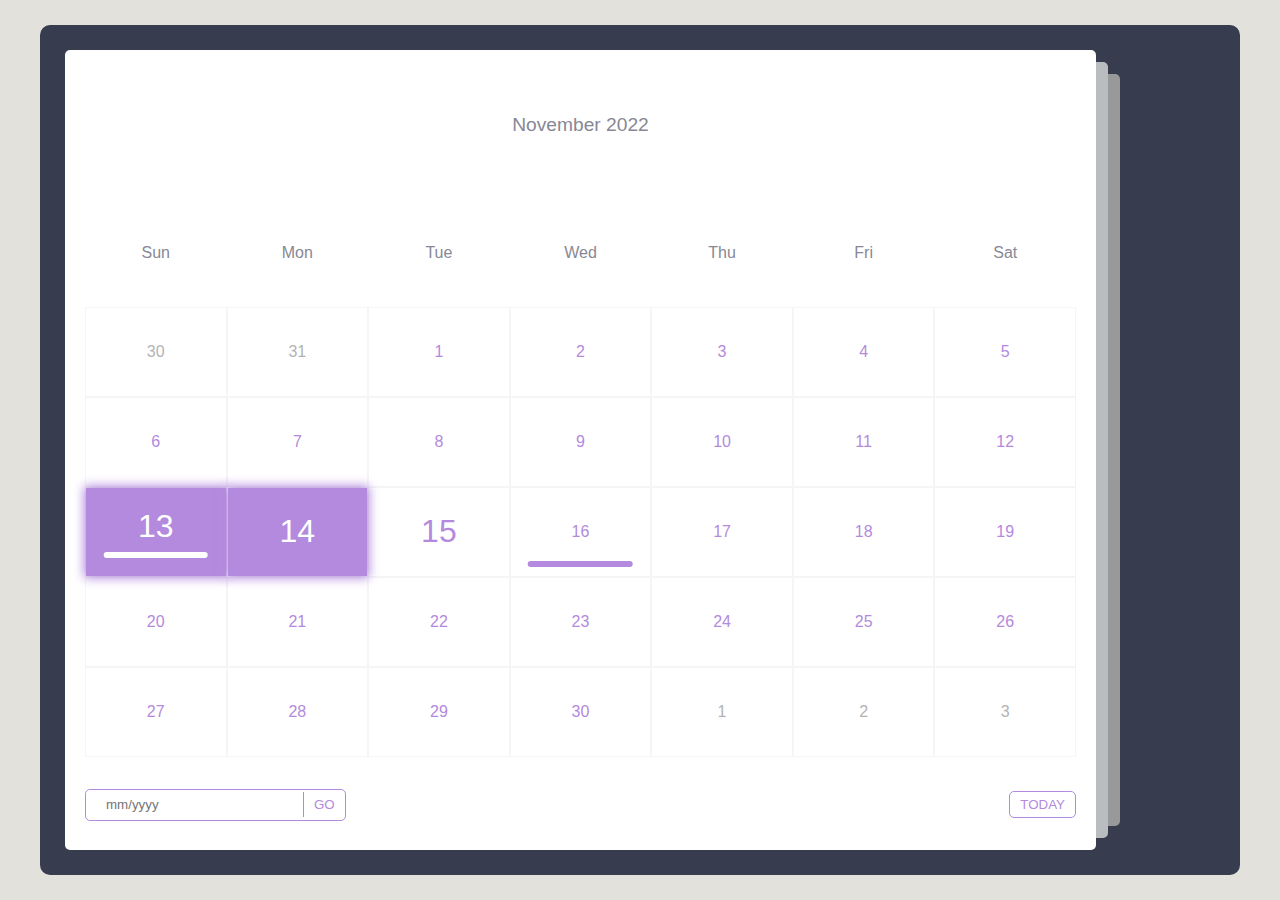
==== organizer-app/index.html @ dd81c05d "upd" ====
<!DOCTYPE html>
<html lang="en">
  <head>
    <meta charset="UTF-8" />
    <meta http-equiv="X-UA-Compatible" content="IE=edge" />
    <meta name="viewport" content="width=device-width, initial-scale=1.0" />
    <link rel="stylesheet" href="style.css" />
    <link
      rel="stylesheet"
      href="https://cdnjs.cloudflare.com/ajax/libs/font-awesome/6.3.0/css/all.min.css"
      integrity="sha512-SzlrxWUlpfuzQ+pcUCosxcglQRNAq/DZjVsC0lE40xsADsfeQoEypE+enwcOiGjk/bSuGGKHEyjSoQ1zVisanQ=="
      crossorigin="anonymous"
      referrerpolicy="no-referrer"
    />
    <script defer src="script.js"></script>
    <title>Organizer</title>
  </head>
  <body>
    <div class="container">
      <div class="left">
        <div class="calendar">
          <div class="month">
            <i class="fa fa-angle-left prev"></i>
            <div class="date">November 2022</div>
            <i class="fa fa-angle-right next"></i>
          </div>
          <div class="weekdays">
            <div>sun</div>
            <div>mon</div>
            <div>tue</div>
            <div>wed</div>
            <div>thu</div>
            <div>fri</div>
            <div>sat</div>
          </div>
          <div class="days">
            <div class="day prev-date">30</div>
            <div class="day prev-date">31</div>
            <div class="day">1</div>
            <div class="day">2</div>
            <div class="day">3</div>
            <div class="day">4</div>
            <div class="day">5</div>
            <div class="day">6</div>
            <div class="day">7</div>
            <div class="day">8</div>
            <div class="day">9</div>
            <div class="day">10</div>
            <div class="day">11</div>
            <div class="day">12</div>
            <div class="day event active">13</div>
            <div class="day active">14</div>
            <div class="day today">15</div>
            <div class="day event">16</div>
            <div class="day">17</div>
            <div class="day">18</div>
            <div class="day">19</div>
            <div class="day">20</div>
            <div class="day">21</div>
            <div class="day">22</div>
            <div class="day">23</div>
            <div class="day">24</div>
            <div class="day">25</div>
            <div class="day">26</div>
            <div class="day">27</div>
            <div class="day">28</div>
            <div class="day">29</div>
            <div class="day">30</div>
            <div class="day next-date">1</div>
            <div class="day next-date">2</div>
            <div class="day next-date">3</div>
          </div>
          <div class="goto-today">
            <div class="goto">
              <input type="text" placeholder="mm/yyyy" class="date-input" />
              <button class="goto-btn">GO</button>
            </div>
            <button class="today-btn">TODAY</button>
          </div>
        </div>
      </div>
    </div>
  </body>
</html>
---- organizer-app/style.css ----
:root {
  --primary-clr: #b38add;
}
* {
  margin: 0;
  padding: 0;
  box-sizing: border-box;
  font-family: "Poppins", sans-serif;
}
body {
  min-height: 100vh;
  display: flex;
  align-items: center;
  justify-content: center;
  background-color: #e2e1dc;
}
.container {
  position: relative;
  width: 1200px;
  min-height: 850px;
  margin: 0 auto;
  padding: 5px;
  color: #fff;
  display: flex;
  border-radius: 10px;
  background-color: #373c4f;
}
.left {
  width: 90%;
  padding: 20px;
}
.calendar {
  position: relative;
  width: 100%;
  height: 100%;
  display: flex;
  flex-direction: column;
  flex-wrap: wrap;
  justify-content: space-between;
  color: #878895;
  border-radius: 5px;
  background-color: #fff;
}
.calendar::after,
.calendar::before {
  content: "";
  position: absolute;
  top: 50%;
  left: 100%;
  width: 12px;
  height: 97%;
  border-radius: 0 5px 5px 0;
  background-color: #d3d5d6d7;
  transform: translateY(-50%);
}
.calendar::before {
  height: 94%;
  left: calc(100% + 12px);
  background-color: rgb(153, 153, 153);
}
.calendar .month {
  width: 100%;
  height: 150px;
  display: flex;
  align-items: center;
  justify-content: center;
  padding: 0 50px;
  font-size: 1.2rem;
  font-weight: 500;
  text-transform: capitalize;
}
.calendar .month .prev,
.calendar .month .next {
  cursor: pointer;
}
.calendar .month .prev:hover,
.calendar .month .next:hover {
  color: var(--primary-clr);
}
.calendar .weekdays {
  width: 100%;
  height: 100px;
  display: flex;
  align-items: center;
  justify-content: space-between;
  padding: 0 20px;
  font-size: 1rem;
  font-weight: 500;
  text-transform: capitalize;
}
.calendar .weekdays div {
  width: 14.28%;
  height: 100%;
  display: flex;
  align-items: center;
  justify-content: center;
}
.calendar .days {
  width: 100%;
  display: flex;
  flex-wrap: wrap;
  justify-content: space-between;
  padding: 0 20px;
  font-size: 1rem;
  font-weight: 500;
  margin-bottom: 20px;
}
.calendar .days .day {
  width: 14.28%;
  height: 90px;
  display: flex;
  align-items: center;
  justify-content: center;
  cursor: pointer;
  color: var(--primary-clr);
  border: 1px solid #f5f5f5;
}
.calendar .day:not(.prev-date, .next-date):hover {
  color: #fff;
  background-color: var(--primary-clr);
}
.calendar .days .prev-date,
.calendar .days .next-date {
  color: #b3b3b3;
}
.calendar .days .active {
  position: relative;
  font-size: 2rem;
  color: #fff;
  background-color: var(--primary-clr);
}
.calendar .days .active::before {
  content: "";
  position: absolute;
  top: 0;
  left: 0;
  width: 100%;
  height: 100%;
  box-shadow: 0 0 10px 2px var(--primary-clr);
}
.calendar .days .today {
  font-size: 2rem;
}
.calendar .days .event {
  position: relative;
}
.calendar .days .event::after {
  content: "";
  position: absolute;
  bottom: 10%;
  left: 50%;
  width: 75%;
  height: 6px;
  border-radius: 30px;
  transform: translateX(-50%);
  background-color: var(--primary-clr);
}
.calendar .event:hover::after {
  background-color: #fff;
}
.calendar .active.event::after {
  bottom: 20%;
  background-color: #fff;
}
.calendar .active.event {
  padding-bottom: 10px;
}
.calendar .goto-today {
  width: 100%;
  height: 50px;
  display: flex;
  align-items: center;
  justify-content: space-between;
  gap: 5px;
  padding: 0 20px;
  margin-bottom: 20px;
  color: var(--primary-clr);
}
.calendar .goto-today .goto {
  display: flex;
  align-items: center;
  border-radius: 5px;
  overflow: hidden;
  border: 1px solid var(--primary-clr);
}
.calendar .goto-today .goto input {
  width: 100%;
  height: 30px;
  outline: none;
  border: none;
  border-radius: 5px;
  padding: 0 20px;
  color: var(--primary-clr);
  border-radius: 5px;
}
.calendar .goto-today button {
  padding: 5px 10px;
  border: 1px solid var(--primary-clr);
  border-radius: 5px;
  background-color: transparent;
  cursor: pointer;
  color: var(--primary-clr);
}
.calendar .goto-today button:hover {
  color: #fff;
  background-color: var(--primary-clr);
}
.calendar .goto-today .goto button {
  border: none;
  border-left: 1px solid var(--primary-clr);
  border-radius: 0;
}
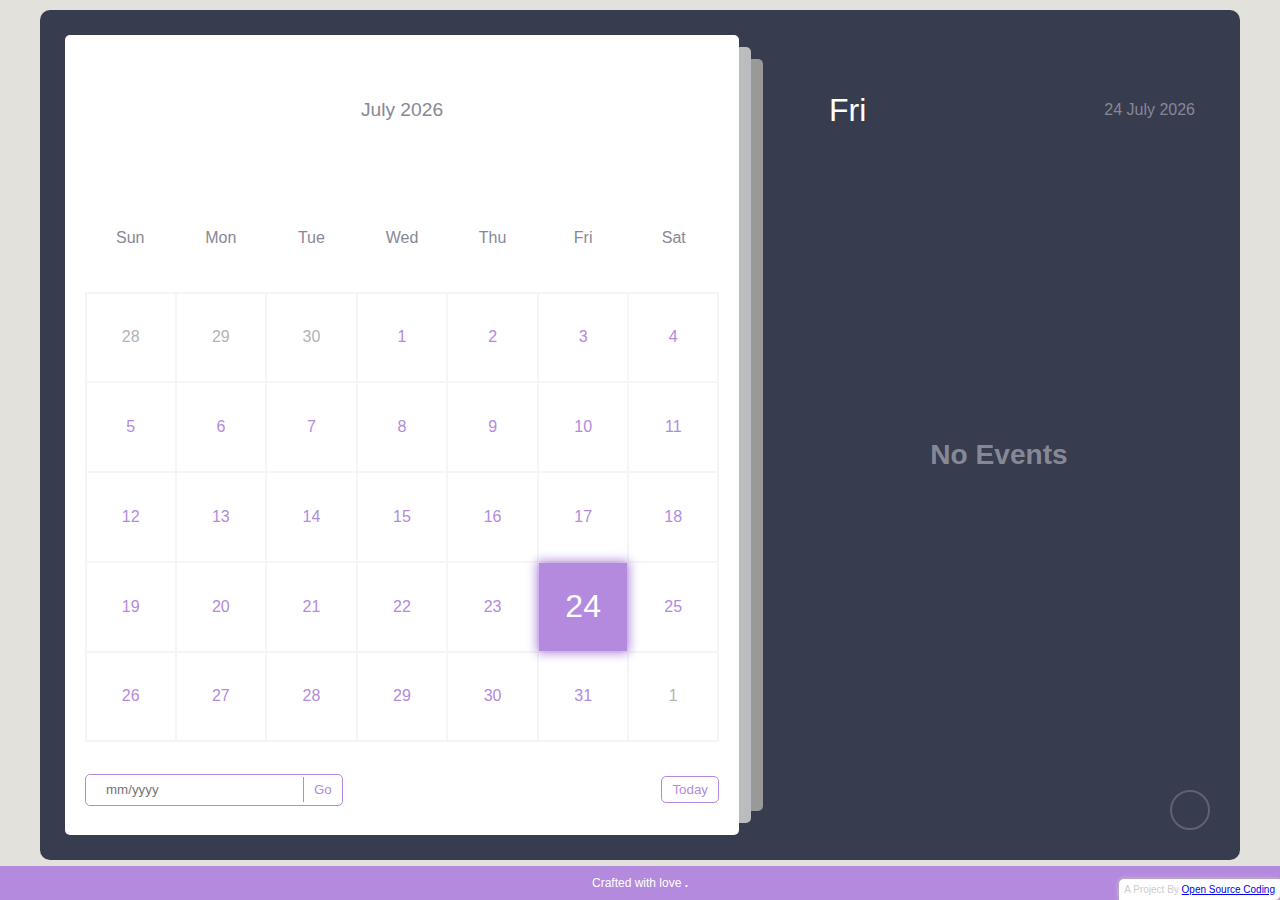
==== commit cc82cb33: "upd" ====
--- a/organizer-app/index.html
+++ b/organizer-app/index.html
@@ -4,81 +4,99 @@
     <meta charset="UTF-8" />
     <meta http-equiv="X-UA-Compatible" content="IE=edge" />
     <meta name="viewport" content="width=device-width, initial-scale=1.0" />
-    <link rel="stylesheet" href="style.css" />
+    <meta
+      name="description"
+      content="Stay organized with our user-friendly Calendar featuring events, reminders, and a customizable interface. Built with HTML, CSS, and JavaScript. Start scheduling today!"
+    />
+    <meta
+      name="keywords"
+      content="calendar, events, reminders, javascript, html, css, open source coding"
+    />
     <link
       rel="stylesheet"
-      href="https://cdnjs.cloudflare.com/ajax/libs/font-awesome/6.3.0/css/all.min.css"
-      integrity="sha512-SzlrxWUlpfuzQ+pcUCosxcglQRNAq/DZjVsC0lE40xsADsfeQoEypE+enwcOiGjk/bSuGGKHEyjSoQ1zVisanQ=="
+      href="https://cdnjs.cloudflare.com/ajax/libs/font-awesome/6.2.0/css/all.min.css"
+      integrity="sha512-xh6O/CkQoPOWDdYTDqeRdPCVd1SpvCA9XXcUnZS2FmJNp1coAFzvtCN9BmamE+4aHK8yyUHUSCcJHgXloTyT2A=="
       crossorigin="anonymous"
       referrerpolicy="no-referrer"
     />
-    <script defer src="script.js"></script>
-    <title>Organizer</title>
+    <link rel="stylesheet" href="style.css" />
+    <title>Calendar with Events</title>
   </head>
   <body>
     <div class="container">
       <div class="left">
         <div class="calendar">
           <div class="month">
-            <i class="fa fa-angle-left prev"></i>
-            <div class="date">November 2022</div>
-            <i class="fa fa-angle-right next"></i>
+            <i class="fas fa-angle-left prev"></i>
+            <div class="date">december 2015</div>
+            <i class="fas fa-angle-right next"></i>
           </div>
           <div class="weekdays">
-            <div>sun</div>
-            <div>mon</div>
-            <div>tue</div>
-            <div>wed</div>
-            <div>thu</div>
-            <div>fri</div>
-            <div>sat</div>
+            <div>Sun</div>
+            <div>Mon</div>
+            <div>Tue</div>
+            <div>Wed</div>
+            <div>Thu</div>
+            <div>Fri</div>
+            <div>Sat</div>
           </div>
-          <div class="days">
-            <div class="day prev-date">30</div>
-            <div class="day prev-date">31</div>
-            <div class="day">1</div>
-            <div class="day">2</div>
-            <div class="day">3</div>
-            <div class="day">4</div>
-            <div class="day">5</div>
-            <div class="day">6</div>
-            <div class="day">7</div>
-            <div class="day">8</div>
-            <div class="day">9</div>
-            <div class="day">10</div>
-            <div class="day">11</div>
-            <div class="day">12</div>
-            <div class="day event active">13</div>
-            <div class="day active">14</div>
-            <div class="day today">15</div>
-            <div class="day event">16</div>
-            <div class="day">17</div>
-            <div class="day">18</div>
-            <div class="day">19</div>
-            <div class="day">20</div>
-            <div class="day">21</div>
-            <div class="day">22</div>
-            <div class="day">23</div>
-            <div class="day">24</div>
-            <div class="day">25</div>
-            <div class="day">26</div>
-            <div class="day">27</div>
-            <div class="day">28</div>
-            <div class="day">29</div>
-            <div class="day">30</div>
-            <div class="day next-date">1</div>
-            <div class="day next-date">2</div>
-            <div class="day next-date">3</div>
-          </div>
+          <div class="days"></div>
           <div class="goto-today">
             <div class="goto">
               <input type="text" placeholder="mm/yyyy" class="date-input" />
-              <button class="goto-btn">GO</button>
+              <button class="goto-btn">Go</button>
             </div>
-            <button class="today-btn">TODAY</button>
+            <button class="today-btn">Today</button>
           </div>
         </div>
       </div>
+      <div class="right">
+        <div class="today-date">
+          <div class="event-day">wed</div>
+          <div class="event-date">12th december 2022</div>
+        </div>
+        <div class="events"></div>
+        <div class="add-event-wrapper">
+          <div class="add-event-header">
+            <div class="title">Add Event</div>
+            <i class="fas fa-times close"></i>
+          </div>
+          <div class="add-event-body">
+            <div class="add-event-input">
+              <input type="text" placeholder="Event Name" class="event-name" />
+            </div>
+            <div class="add-event-input">
+              <input
+                type="text"
+                placeholder="Event Time From"
+                class="event-time-from"
+              />
+            </div>
+            <div class="add-event-input">
+              <input
+                type="text"
+                placeholder="Event Time To"
+                class="event-time-to"
+              />
+            </div>
+          </div>
+          <div class="add-event-footer">
+            <button class="add-event-btn">Add Event</button>
+          </div>
+        </div>
+      </div>
+      <button class="add-event">
+        <i class="fas fa-plus"></i>
+      </button>
     </div>
+
+    <div class="credits">
+      <p>
+        Crafted with love
+        <a href="#"">.</a>
+      </p>
+    </div>
+
+    <script src="script.js"></script>
   </body>
-</html>
+</html>--- a/organizer-app/style.css
+++ b/organizer-app/style.css
@@ -7,11 +7,26 @@
   box-sizing: border-box;
   font-family: "Poppins", sans-serif;
 }
+/* nice scroll bar */
+::-webkit-scrollbar {
+  width: 5px;
+}
+::-webkit-scrollbar-track {
+  background: #f5f5f5;
+  border-radius: 50px;
+}
+::-webkit-scrollbar-thumb {
+  background: var(--primary-clr);
+  border-radius: 50px;
+}
+
 body {
+  position: relative;
   min-height: 100vh;
   display: flex;
   align-items: center;
   justify-content: center;
+  padding-bottom: 30px;
   background-color: #e2e1dc;
 }
 .container {
@@ -22,11 +37,12 @@
   padding: 5px;
   color: #fff;
   display: flex;
+
   border-radius: 10px;
   background-color: #373c4f;
 }
 .left {
-  width: 90%;
+  width: 60%;
   padding: 20px;
 }
 .calendar {
@@ -41,8 +57,9 @@
   border-radius: 5px;
   background-color: #fff;
 }
-.calendar::after,
-.calendar::before {
+/* set after behind the main element */
+.calendar::before,
+.calendar::after {
   content: "";
   position: absolute;
   top: 50%;
@@ -50,7 +67,7 @@
   width: 12px;
   height: 97%;
   border-radius: 0 5px 5px 0;
-  background-color: #d3d5d6d7;
+  background-color: #d3d4d6d7;
   transform: translateY(-50%);
 }
 .calendar::before {
@@ -63,7 +80,7 @@
   height: 150px;
   display: flex;
   align-items: center;
-  justify-content: center;
+  justify-content: space-between;
   padding: 0 50px;
   font-size: 1.2rem;
   font-weight: 500;
@@ -88,7 +105,7 @@
   font-weight: 500;
   text-transform: capitalize;
 }
-.calendar .weekdays div {
+.weekdays div {
   width: 14.28%;
   height: 100%;
   display: flex;
@@ -115,7 +132,20 @@
   color: var(--primary-clr);
   border: 1px solid #f5f5f5;
 }
-.calendar .day:not(.prev-date, .next-date):hover {
+.calendar .days .day:nth-child(7n + 1) {
+  border-left: 2px solid #f5f5f5;
+}
+.calendar .days .day:nth-child(7n) {
+  border-right: 2px solid #f5f5f5;
+}
+.calendar .days .day:nth-child(-n + 7) {
+  border-top: 2px solid #f5f5f5;
+}
+.calendar .days .day:nth-child(n + 29) {
+  border-bottom: 2px solid #f5f5f5;
+}
+
+.calendar .days .day:not(.prev-date, .next-date):hover {
   color: #fff;
   background-color: var(--primary-clr);
 }
@@ -155,14 +185,14 @@
   transform: translateX(-50%);
   background-color: var(--primary-clr);
 }
-.calendar .event:hover::after {
+.calendar .days .day:hover.event::after {
   background-color: #fff;
 }
-.calendar .active.event::after {
+.calendar .days .active.event::after {
+  background-color: #fff;
   bottom: 20%;
-  background-color: #fff;
-}
-.calendar .active.event {
+}
+.calendar .days .active.event {
   padding-bottom: 10px;
 }
 .calendar .goto-today {
@@ -210,3 +240,319 @@
   border-left: 1px solid var(--primary-clr);
   border-radius: 0;
 }
+.container .right {
+  position: relative;
+  width: 40%;
+  min-height: 100%;
+  padding: 20px 0;
+}
+
+.right .today-date {
+  width: 100%;
+  height: 50px;
+  display: flex;
+  flex-wrap: wrap;
+  gap: 10px;
+  align-items: center;
+  justify-content: space-between;
+  padding: 0 40px;
+  padding-left: 70px;
+  margin-top: 50px;
+  margin-bottom: 20px;
+  text-transform: capitalize;
+}
+.right .today-date .event-day {
+  font-size: 2rem;
+  font-weight: 500;
+}
+.right .today-date .event-date {
+  font-size: 1rem;
+  font-weight: 400;
+  color: #878895;
+}
+.events {
+  width: 100%;
+  height: 100%;
+  max-height: 600px;
+  overflow-x: hidden;
+  overflow-y: auto;
+  display: flex;
+  flex-direction: column;
+  padding-left: 4px;
+}
+.events .event {
+  position: relative;
+  width: 95%;
+  min-height: 70px;
+  display: flex;
+  justify-content: center;
+  flex-direction: column;
+  gap: 5px;
+  padding: 0 20px;
+  padding-left: 50px;
+  color: #fff;
+  background: linear-gradient(90deg, #3f4458, transparent);
+  cursor: pointer;
+}
+/* even event */
+.events .event:nth-child(even) {
+  background: transparent;
+}
+.events .event:hover {
+  background: linear-gradient(90deg, var(--primary-clr), transparent);
+}
+.events .event .title {
+  display: flex;
+  align-items: center;
+  pointer-events: none;
+}
+.events .event .title .event-title {
+  font-size: 1rem;
+  font-weight: 400;
+  margin-left: 20px;
+}
+.events .event i {
+  color: var(--primary-clr);
+  font-size: 0.5rem;
+}
+.events .event:hover i {
+  color: #fff;
+}
+.events .event .event-time {
+  font-size: 0.8rem;
+  font-weight: 400;
+  color: #878895;
+  margin-left: 15px;
+  pointer-events: none;
+}
+.events .event:hover .event-time {
+  color: #fff;
+}
+/* add tick in event after */
+.events .event::after {
+  content: "✓";
+  position: absolute;
+  top: 50%;
+  right: 0;
+  font-size: 3rem;
+  line-height: 1;
+  display: none;
+  align-items: center;
+  justify-content: center;
+  opacity: 0.3;
+  color: var(--primary-clr);
+  transform: translateY(-50%);
+}
+.events .event:hover::after {
+  display: flex;
+}
+.add-event {
+  position: absolute;
+  bottom: 30px;
+  right: 30px;
+  width: 40px;
+  height: 40px;
+  display: flex;
+  align-items: center;
+  justify-content: center;
+  font-size: 1rem;
+  color: #878895;
+  border: 2px solid #878895;
+  opacity: 0.5;
+  border-radius: 50%;
+  background-color: transparent;
+  cursor: pointer;
+}
+.add-event:hover {
+  opacity: 1;
+}
+.add-event i {
+  pointer-events: none;
+}
+.events .no-event {
+  width: 100%;
+  height: 100%;
+  display: flex;
+  align-items: center;
+  justify-content: center;
+  font-size: 1.5rem;
+  font-weight: 500;
+  color: #878895;
+}
+.add-event-wrapper {
+  position: absolute;
+  bottom: 100px;
+  left: 50%;
+  width: 90%;
+  max-height: 0;
+  overflow: hidden;
+  border-radius: 5px;
+  background-color: #fff;
+  transform: translateX(-50%);
+  transition: max-height 0.5s ease;
+}
+.add-event-wrapper.active {
+  max-height: 300px;
+}
+.add-event-header {
+  width: 100%;
+  height: 50px;
+  display: flex;
+  align-items: center;
+  justify-content: space-between;
+  padding: 0 20px;
+  color: #373c4f;
+  border-bottom: 1px solid #f5f5f5;
+}
+.add-event-header .close {
+  font-size: 1.5rem;
+  cursor: pointer;
+}
+.add-event-header .close:hover {
+  color: var(--primary-clr);
+}
+.add-event-header .title {
+  font-size: 1.2rem;
+  font-weight: 500;
+}
+.add-event-body {
+  width: 100%;
+  height: 100%;
+  display: flex;
+  flex-direction: column;
+  gap: 5px;
+  padding: 20px;
+}
+.add-event-body .add-event-input {
+  width: 100%;
+  height: 40px;
+  display: flex;
+  align-items: center;
+  justify-content: space-between;
+  gap: 10px;
+}
+.add-event-body .add-event-input input {
+  width: 100%;
+  height: 100%;
+  outline: none;
+  border: none;
+  border-bottom: 1px solid #f5f5f5;
+  padding: 0 10px;
+  font-size: 1rem;
+  font-weight: 400;
+  color: #373c4f;
+}
+.add-event-body .add-event-input input::placeholder {
+  color: #a5a5a5;
+}
+.add-event-body .add-event-input input:focus {
+  border-bottom: 1px solid var(--primary-clr);
+}
+.add-event-body .add-event-input input:focus::placeholder {
+  color: var(--primary-clr);
+}
+.add-event-footer {
+  display: flex;
+  align-items: center;
+  justify-content: center;
+  padding: 20px;
+}
+.add-event-footer .add-event-btn {
+  height: 40px;
+  font-size: 1rem;
+  font-weight: 500;
+  outline: none;
+  border: none;
+  color: #fff;
+  background-color: var(--primary-clr);
+  border-radius: 5px;
+  cursor: pointer;
+  padding: 5px 10px;
+  border: 1px solid var(--primary-clr);
+}
+.add-event-footer .add-event-btn:hover {
+  background-color: transparent;
+  color: var(--primary-clr);
+}
+
+/* media queries */
+
+@media screen and (max-width: 1000px) {
+  body {
+    align-items: flex-start;
+    justify-content: flex-start;
+  }
+  .container {
+    min-height: 100vh;
+    flex-direction: column;
+    border-radius: 0;
+  }
+  .container .left {
+    width: 100%;
+    height: 100%;
+    padding: 20px 0;
+  }
+  .container .right {
+    width: 100%;
+    height: 100%;
+    padding: 20px 0;
+  }
+  .calendar::before,
+  .calendar::after {
+    top: 100%;
+    left: 50%;
+    width: 97%;
+    height: 12px;
+    border-radius: 0 0 5px 5px;
+    transform: translateX(-50%);
+  }
+  .calendar::before {
+    width: 94%;
+    top: calc(100% + 12px);
+  }
+  .events {
+    padding-bottom: 340px;
+  }
+  .add-event-wrapper {
+    bottom: 100px;
+  }
+}
+@media screen and (max-width: 500px) {
+  .calendar .month {
+    height: 75px;
+  }
+  .calendar .weekdays {
+    height: 50px;
+  }
+  .calendar .days .day {
+    height: 40px;
+    font-size: 0.8rem;
+  }
+  .calendar .days .day.active,
+  .calendar .days .day.today {
+    font-size: 1rem;
+  }
+  .right .today-date {
+    padding: 20px;
+  }
+}
+
+.credits {
+  position: absolute;
+  bottom: 0;
+  left: 0;
+  right: 0;
+  text-align: center;
+  padding: 10px;
+  font-size: 12px;
+  color: #fff;
+  background-color: #b38add;
+}
+.credits a {
+  color: #fff;
+  text-decoration: none;
+  font-weight: 600;
+}
+.credits a:hover {
+  text-decoration: underline;
+}
